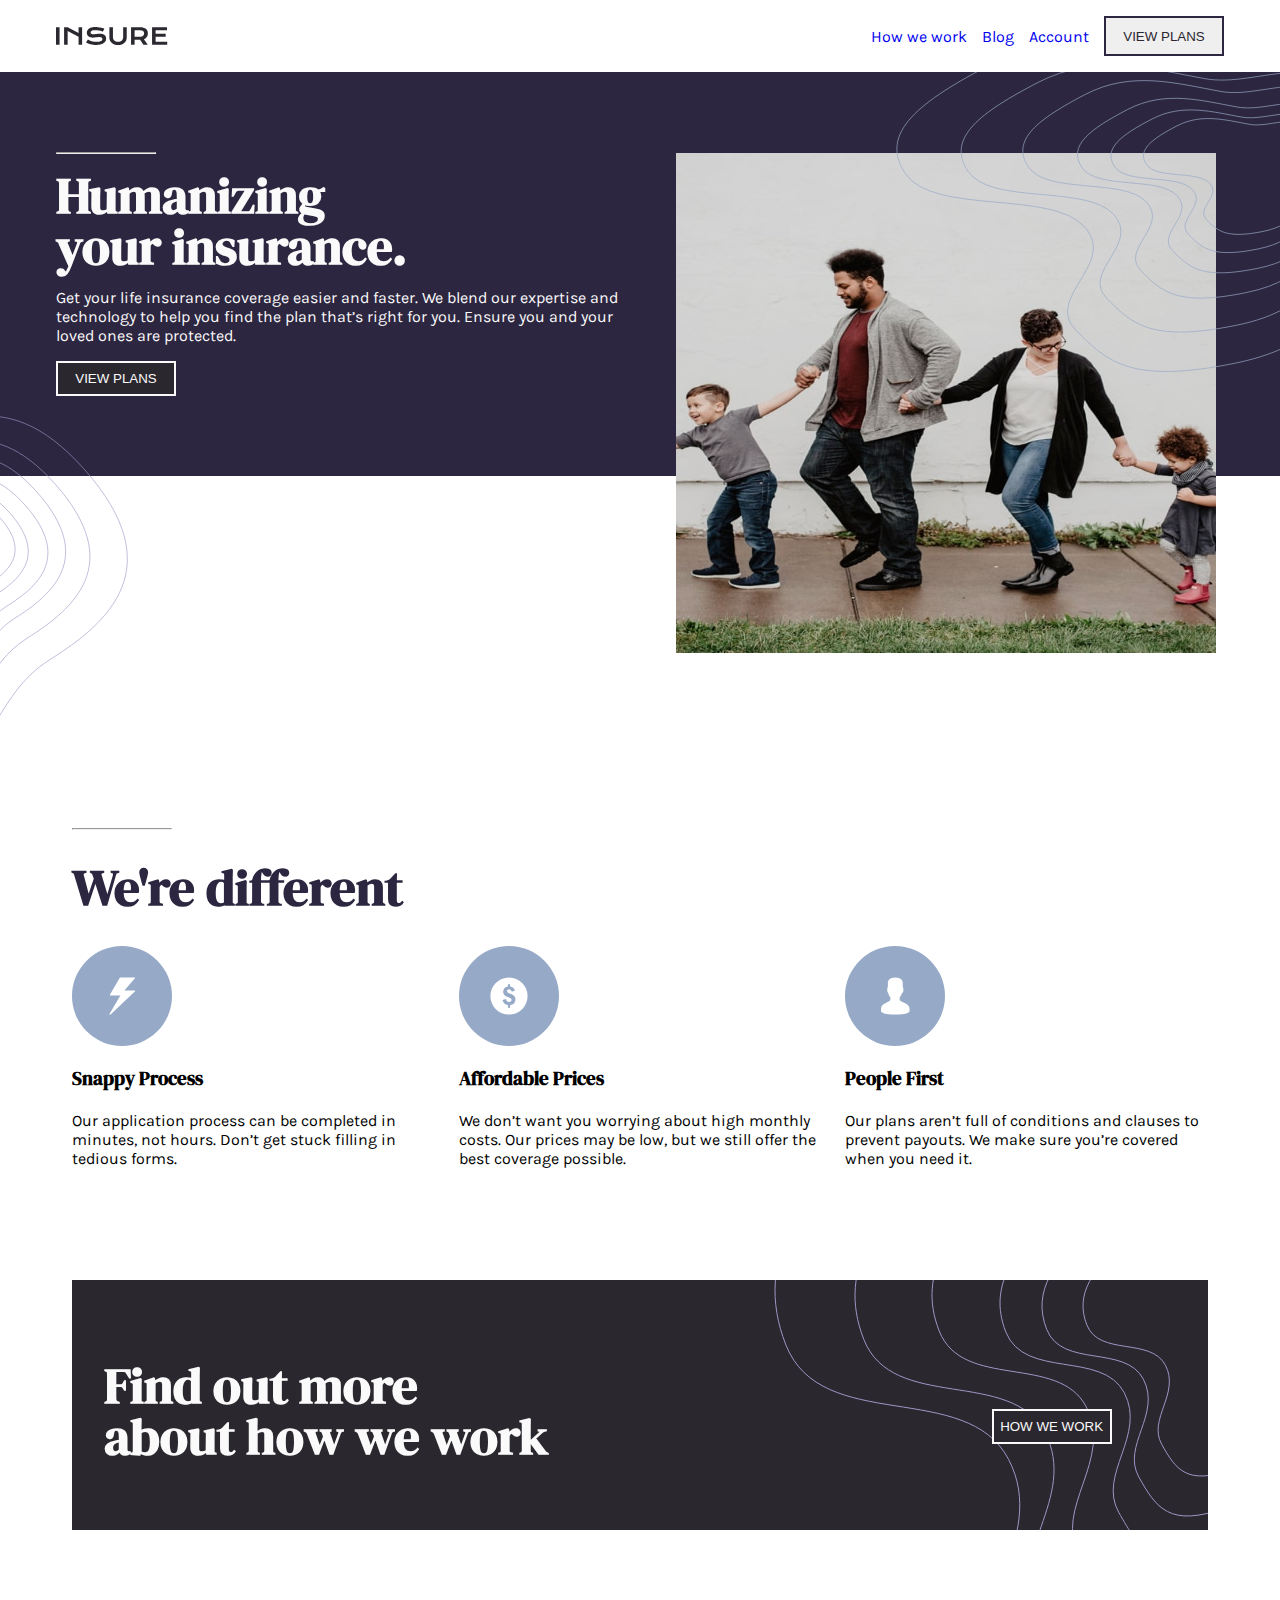
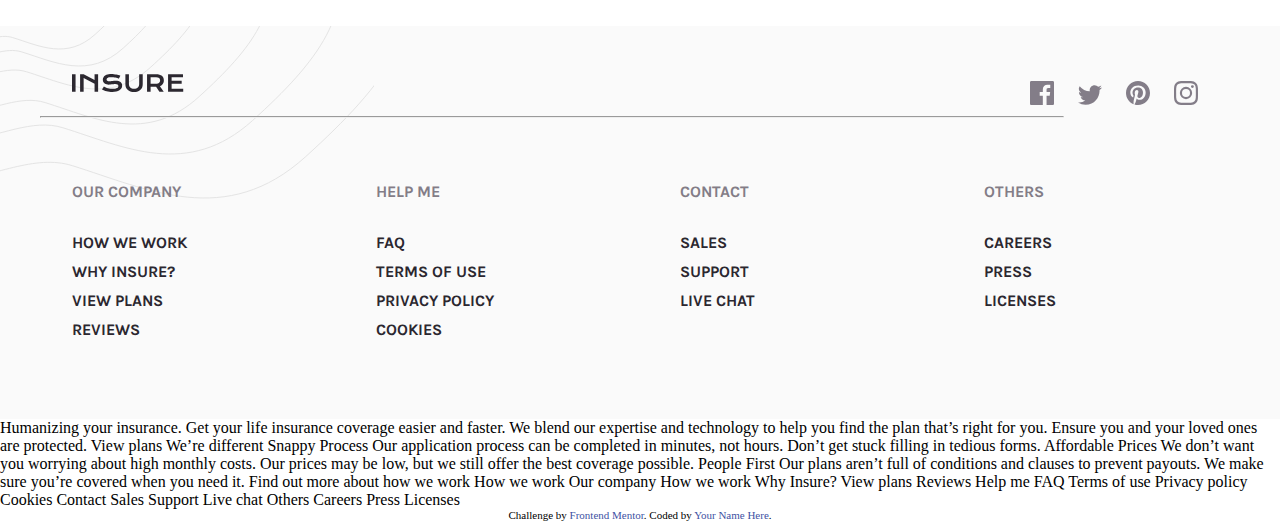
==== index.html @ 3990f027 "first commit" ====
<!DOCTYPE html>
<html lang="en">

<head>
  <meta charset="UTF-8">
  <meta name="viewport" content="width=device-width, initial-scale=1.0">
  <!-- displays site properly based on user's device -->

  <link rel="icon" type="image/png" sizes="32x32" href="./images/favicon-32x32.png">

  <title>Frontend Mentor | Insure landing page</title>
  <link rel="stylesheet" href="style.css" />

  <!-- Feel free to remove these styles or customise in your own stylesheet 👍 -->
  <style>
    .attribution {
      font-size: 11px;
      text-align: center;
    }

    .attribution a {
      color: hsl(228, 45%, 44%);
    }
  </style>
</head>

<body>
  <!-- nav section -->
  <nav>
    <img src="./images/logo.svg" alt="logo" />
    <div>
      <p><a href="#">How we work</a></p>
      <p><a href="#">Blog</a></p>
      <p><a href="#">Account</a></p>
      <button>View plans</button>
    </div>
  </nav>

  <section>
    <!-- mobile device -->
    <div class="small-device">
      <img src="./images//image-intro-mobile.jpg" />
      <div class="small-imgbox">
        <img src="./images/bg-pattern-intro-left-mobile.svg" />
        <img src="./images/bg-pattern-intro-right-mobile.svg" />
        <div class="small-text">
          <h1>Humanizing <br>your insurance.</h1>
          <p>Get your life insurance coverage easier and faster. We blend our expertise
            and technology to help you find the plan that’s right for you. Ensure you
            and your loved ones are protected.</p>
          <button>View plans</button>
        </div>
      </div>
    </div>

    <!-- large device -->
    <div class="large-device">
      <div class="hero">
        <div>
          <hr>
          <h1>Humanizing <br>your insurance.</h1>
          <p>Get your life insurance coverage easier and faster. We blend our expertise
            and technology to help you find the plan that’s right for you. Ensure you
            and your loved ones are protected.</p>
          <button>view plans</button>
        </div>
        <div>
          <img src="./images/image-intro-desktop.jpg" />
        </div>
      </div>
      <div>
        <img src="./images/bg-pattern-intro-left-desktop.svg" class='img-position_left' />
        <img src="./images/bg-pattern-intro-right-desktop.svg" class='img-position_right' />
      </div>
    </div>
  </section>

  <!-- we're different -->
  <section>
    <div class="card">
      <div class="card-layout">
        <hr>
        <h1 class="h1B">We're different</h1>
        <div class="grid-box">
          <div class="grid-innerbox">
            <img src="./images/icon-snappy-process.svg" />
            <h3>Snappy Process</h3>
            <p>Our application process can be completed in minutes, not hours. Don’t get
              stuck filling in tedious forms.</p>
          </div>
          <div class="grid-innerbox">
            <img src="./images/icon-affordable-prices.svg" />
            <h3>Affordable Prices</h3>
            <p>We don’t want you worrying about high monthly costs. Our prices may be low,
              but we still offer the best coverage possible.</p>
          </div>
          <div class="grid-innerbox">
            <img src="./images/icon-people-first.svg" />
            <h3>People First</h3>
            <p>Our plans aren’t full of conditions and clauses to prevent payouts. We make
              sure you’re covered when you need it.</p>
          </div>
        </div>
      </div>
    </div>
  </section>

  <section>
    <div class="info-layout">
      <div class="info-box">
        <img src="./images/bg-pattern-how-we-work-mobile.svg" class="img-mob" />
        <img src="./images/bg-pattern-how-we-work-desktop.svg" class="img-desk" />
        <div>
          <h1>Find out more <br> about how we work</h1>
          <button>How we work</button>
        </div>
      </div>
    </div>
  </section>


  <footer>
    <!-- <img src="./images/bg-pattern-footer-mobile.svg" class="footer-imgA" /> -->
    <!-- <img src="./images/bg-pattern-how-we-work-desktop.svg" class="footer-imgB"/> -->
    <div class="footer-layout">
      <div class="footer-head">
        <img src="./images/logo.svg" />
        <div>
          <img src="./images/icon-facebook.svg" />
          <img src="./images/icon-twitter.svg" />
          <img src="./images/icon-pinterest.svg" />
          <img src="./images/icon-instagram.svg" />
        </div>
      </div>

      <hr class="hr-line">

      <div class="footer-grid">
        <div class="footer-innerbox">
          <p class="footer-header">OUR COMPANY</p>
          <div class="footer-text">
            <p>How we work</p>
            <p>Why Insure?</p>
            <p>View plans</p>
            <p>Reviews</p>
          </div>
        </div>
        <div class="footer-innerbox">
          <p class="footer-header">HELP ME</p>
          <div class="footer-text">
            <p>FAQ</p>
            <p>Terms of use</p>
            <p>Privacy policy</p>
            <p>Cookies</p>
          </div>
        </div>
        <div class="footer-innerbox">
          <p class="footer-header">CONTACT</p>
          <div class="footer-text">
            <p>Sales</p>
            <p>Support</p>
            <p>Live chat</p>
          </div>
        </div>
        <div class="footer-innerbox">
          <p class="footer-header">OTHERS</p>
          <div class="footer-text">
            <p>Careers</p>
            <p>Press</p>
            <p>Licenses</p>
          </div>
        </div>

      </div>

    </div>
  </footer>



  Humanizing your insurance.

  Get your life insurance coverage easier and faster. We blend our expertise
  and technology to help you find the plan that’s right for you. Ensure you
  and your loved ones are protected.

  View plans

  We’re different

  Snappy Process

  Our application process can be completed in minutes, not hours. Don’t get
  stuck filling in tedious forms.

  Affordable Prices

  We don’t want you worrying about high monthly costs. Our prices may be low,
  but we still offer the best coverage possible.

  People First

  Our plans aren’t full of conditions and clauses to prevent payouts. We make
  sure you’re covered when you need it.

  Find out more about how we work

  How we work

  Our company

  How we work
  Why Insure?
  View plans
  Reviews

  Help me

  FAQ
  Terms of use
  Privacy policy
  Cookies

  Contact

  Sales
  Support
  Live chat

  Others

  Careers
  Press
  Licenses


  <div class="attribution">
    Challenge by <a href="https://www.frontendmentor.io?ref=challenge" target="_blank">Frontend Mentor</a>.
    Coded by <a href="#">Your Name Here</a>.
  </div>
</body>

</html>
---- style.css ----
@import url('https://fonts.googleapis.com/css2?family=Karla:wght@400;700&display=swap');
@import url('https://fonts.googleapis.com/css2?family=DM+Serif+Display&display=swap');

* {
  margin: 0;
  padding: 0;
  box-sizing: border-box;
  text-decoration: none;
}

:root {
  --DarkViolet: hsl(256, 26%, 20%);
  --GrayishBlue: hsl(216, 30%, 68%);
  --VeryDarkViolet: hsl(270, 9%, 17%);
  --DarkGrayishViolet: hsl(273, 4%, 51%);
  --VeryLightGray: hsl(0, 0%, 98%);
}

h1,
h2,
h3,
h4,
h5,
h6 {
  font-family: 'DM Serif Display', serif;
}

h1 {
  font-size: 11vw;
  color: var(--VeryLightGray);
  line-height: 1;
}

p {
  font-family: 'Karla', sans-serif;
  font-size: 16px;
}

nav {
  display: flex;
  justify-content: space-between;
  align-items: center;
  padding: 1rem;
  max-width: 1200px;
  margin: 0 auto;
}

nav div {
  display: flex;
  gap: 15px;
  align-items: center;
}

nav div button {
  width: 120px;
  height: 40px;
  text-transform: uppercase;
  border: 2px solid var(--DarkViolet);
  color: var(--VeryDarkViolet);
  cursor: pointer;
}

.small-device {
  background-color: var(--VeryDarkViolet);
}
.small-device img {
  width: 100%;
}
.small-imgbox {
  /* background-color: var(--VeryDarkViolet); */
  position: relative;
  padding: 2rem 0;
  height: auto;
}

.small-imgbox img:first-of-type {
  position: absolute;
  top: 0;
  left: 0;
  width: 50vw;
  height: 200px;
}
.small-imgbox img:last-of-type {
  position: absolute;
  bottom: -20%;
  right: 0;
  width: 50vw;
  height: 200px;
}

.small-text {
  display: flex;
  flex-direction: column;
  gap: 20px;
  align-items: center;
  padding: 6rem 1rem;
  text-align: center;
}

.small-text h1 {
  z-index: 3;
}

.small-text p {
  color: var(--VeryLightGray);
}

.small-text button {
  width: 120px;
  height: 35px;
  text-transform: uppercase;
  color: var(--VeryLightGray);
  border: 2px solid var(--VeryLightGray);
  background-color: var(--VeryDarkViolet);
  cursor: pointer;
}

.large-device {
  background-color: var(--DarkViolet);
  position: relative;
}
.hero {
  display: flex;
  justify-content: space-between;
  align-items: center;
  max-width: 1200px;
  margin: 0 auto;
  padding: 5rem 1rem;
  position: relative;
}
.hero div {
  display: flex;
  flex-direction: column;
  gap: 1rem;
  width: 50%;
}

hr {
  width: 100px;
  color: 1px solid var(--GrayishBlue);
}
.hero div p {
  color: var(--VeryLightGray);
  font-weight: 400;
}
.hero div button {
  width: 120px;
  height: 35px;
  text-transform: uppercase;
  color: var(--VeryLightGray);
  border: 2px solid var(--VeryLightGray);
  background-color: var(--VeryDarkViolet);
  cursor: pointer;
}
.img-position_left {
  position: absolute;
  left: 0;
  top: 85%;
  width: 10vw;
  height: 300px;
}
.img-position_right {
  position: absolute;
  right: 0;
  top: 0;
  width: 30vw;
  height: 300px;
}

.card {
  max-width: 1200px;
  margin: 0 auto;
}
.card-layout {
  margin-top: 6rem;
  display: flex;
  flex-direction: column;
  gap: 2rem;
  padding: 2rem;
}
.card-layout .h1B,
hr {
  color: var(--DarkViolet) !important;
  margin: 0 auto;
}

.grid-box {
  display: grid;
  gap: 1.5rem;
}
.grid-innerbox {
  display: flex;
  flex-direction: column;
  gap: 20px;
  align-items: center;
  text-align: center;
}

.grid-innerbox img {
  width: 100px;
  height: 100px;
}

.info-layout {
  max-width: 1200px;
  margin: 0 auto;
}
.info-box {
  background-color: var(--VeryDarkViolet);
  position: relative;
  margin: 5rem 2rem;
}
.info-box .img-mob {
  position: absolute;
  right: 0;
  top: 0;
  height: 330px;
  width: 200px;
}

.info-box div {
  padding: 5rem 2rem;
  text-align: center;
  position: relative;
}
.info-box div h1 {
  z-index: 3;
}
.info-box div button {
  width: 120px;
  height: 35px;
  text-transform: uppercase;
  color: var(--VeryLightGray);
  border: 2px solid var(--VeryLightGray);
  background-color: var(--VeryDarkViolet);
  cursor: pointer;
  margin-top: 2rem;
}

footer {
  margin-top: 6rem;
  background-color: var(--VeryLightGray);
  background-image: url(./images/bg-pattern-footer-mobile.svg);
  background-repeat: no-repeat;
}
.footer-layout {
  max-width: 1200px;
  margin: 0 auto;
  padding: 3rem 0;
}
.footer-head {
  padding: 5rem 2rem;
  text-align: center;
}
.footer-head img {
  margin-bottom: 1.5rem;
}

.footer-head div img {
  margin: 0 10px;
}
.hr-line {
  width: 80vw;
}
.footer-grid {
  display: grid;
  gap: 1rem;
}
.footer-innerbox {
  text-align: center;
  text-transform: uppercase;
  font-weight: 700;
  margin-top: 2rem;
}
.footer-header {
  color: var(--DarkGrayishViolet);
}
.footer-text {
  margin-top: 2rem;
  display: flex;
  flex-direction: column;
  gap: 10px;
  color: var(--VeryDarkViolet);
}
/* desktop device */
@media screen and (min-width: 1200px) {
  .info-box div h1 {
    width: 80% !important;
  }
}
/* large device */
/* @media screen and (min-width: 960px) {
  .info-box div h1 {
    width: 70%;
  }
} */
/* tablets or mid devices */
@media screen and (min-width: 768px) {
  h1 {
    font-size: 4vw !important;
  }
  nav div {
    display: flex !important;
  }
  .small-device {
    display: none;
  }
  .large-device {
    display: block !important;
  }

  .hero div:nth-child(2) {
    width: 45%;
    height: auto;
    position: absolute;
    top: 20%;
    right: 2%;
  }
  .hero div:nth-child(2) img {
    width: 100%;
    height: 500px;
  }
  .card-layout {
    margin-top: 20rem;
  }
  .card-layout .h1B,
  hr {
    margin: 0 auto 0 0;
  }
  .grid-box {
    grid-template-columns: repeat(3, 1fr);
  }
  .grid-innerbox,
  .grid-innerbox img,
  .h1B,
  h3 {
    text-align: start;
    margin: 0 auto 0 0;
  }
  .info-box {
    height: 250px;
  }
  .info-box .img-desk {
    display: block;
    position: absolute;
    right: 0;
    top: 0;
    height: auto;
  }
  .img-mob {
    display: none;
  }

  .info-box div {
    display: flex;
    gap: 30px;
    align-items: center;
    text-align: start;
    /* padding: 3rem 2rem; */
  }
  .info-box div h1 {
    width: 60%;
  }

  .footer-grid {
    grid-template-columns: repeat(4, 1fr);
  }
  .footer-innerbox {
    text-align: start;
    padding: 2rem;
  }
  .footer-head {
    display: flex;
    justify-content: space-between;
    align-items: center;
    padding: 0 2rem;
  }
  /* .info-box div button {
    width: 20%;
   } */
}

/* 
smallest devices */
@media screen and (min-width: 280px) {
  nav div {
    display: none;
  }
  .large-device {
    display: none;
  }
  .img-desk {
    display: none;
  }
}
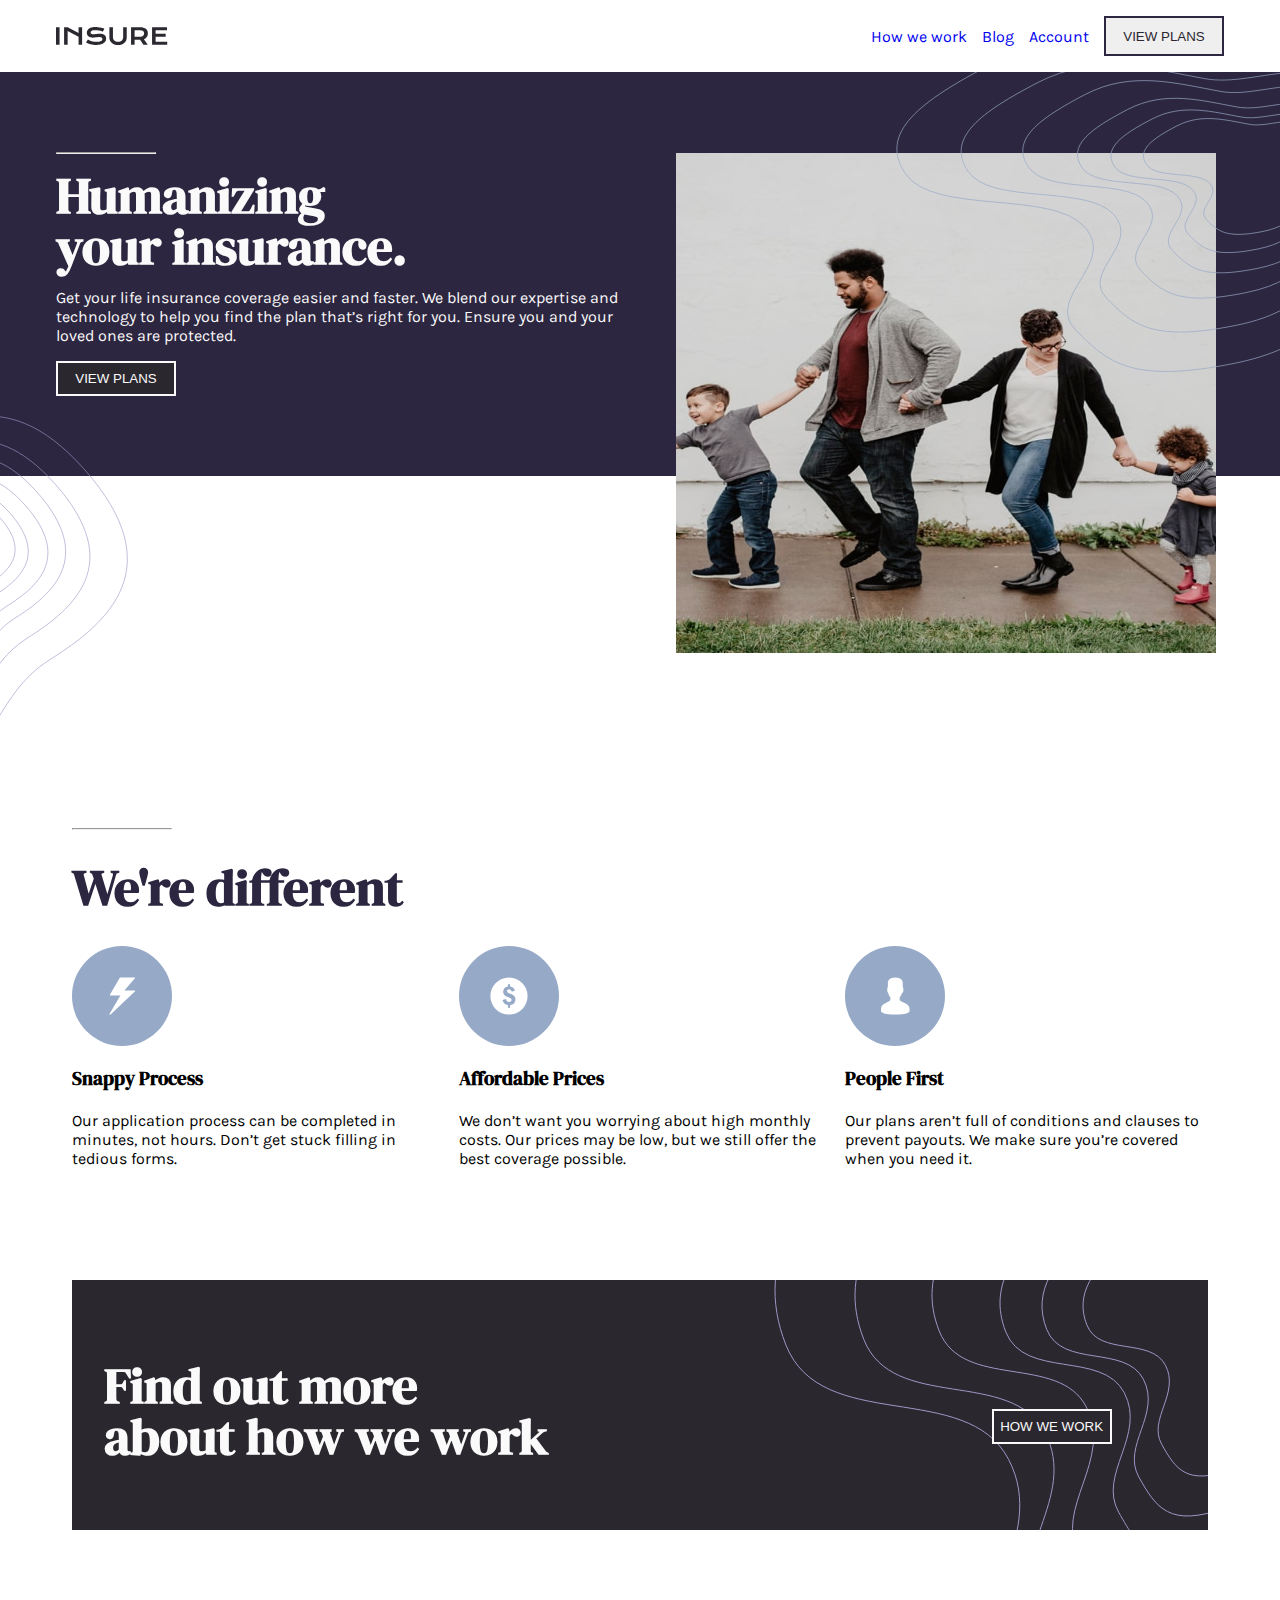
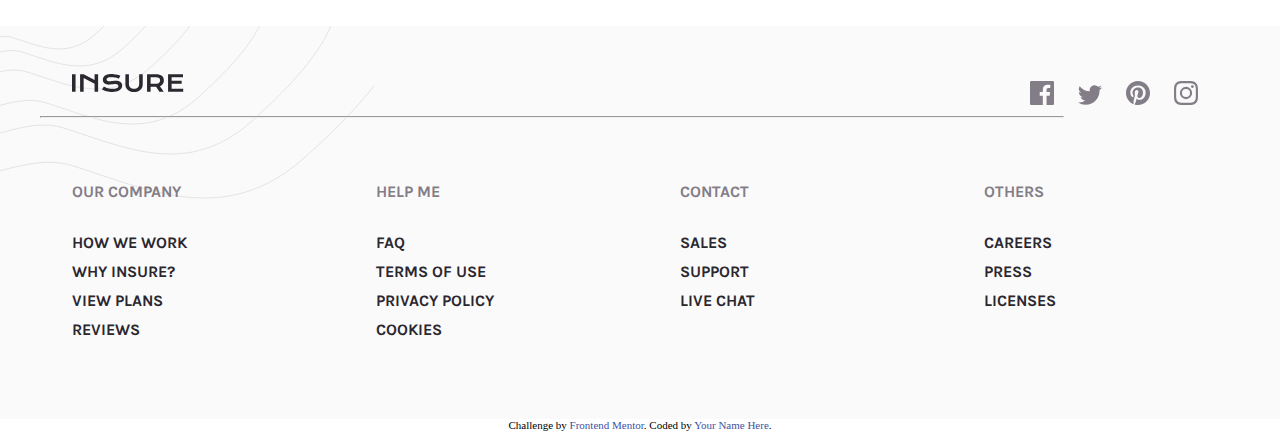
==== commit b8ca8425: "deleted zindexhtml" ====
--- a/index.html
+++ b/index.html
@@ -175,65 +175,6 @@
 
     </div>
   </footer>
-
-
-
-  Humanizing your insurance.
-
-  Get your life insurance coverage easier and faster. We blend our expertise
-  and technology to help you find the plan that’s right for you. Ensure you
-  and your loved ones are protected.
-
-  View plans
-
-  We’re different
-
-  Snappy Process
-
-  Our application process can be completed in minutes, not hours. Don’t get
-  stuck filling in tedious forms.
-
-  Affordable Prices
-
-  We don’t want you worrying about high monthly costs. Our prices may be low,
-  but we still offer the best coverage possible.
-
-  People First
-
-  Our plans aren’t full of conditions and clauses to prevent payouts. We make
-  sure you’re covered when you need it.
-
-  Find out more about how we work
-
-  How we work
-
-  Our company
-
-  How we work
-  Why Insure?
-  View plans
-  Reviews
-
-  Help me
-
-  FAQ
-  Terms of use
-  Privacy policy
-  Cookies
-
-  Contact
-
-  Sales
-  Support
-  Live chat
-
-  Others
-
-  Careers
-  Press
-  Licenses
-
-
   <div class="attribution">
     Challenge by <a href="https://www.frontendmentor.io?ref=challenge" target="_blank">Frontend Mentor</a>.
     Coded by <a href="#">Your Name Here</a>.
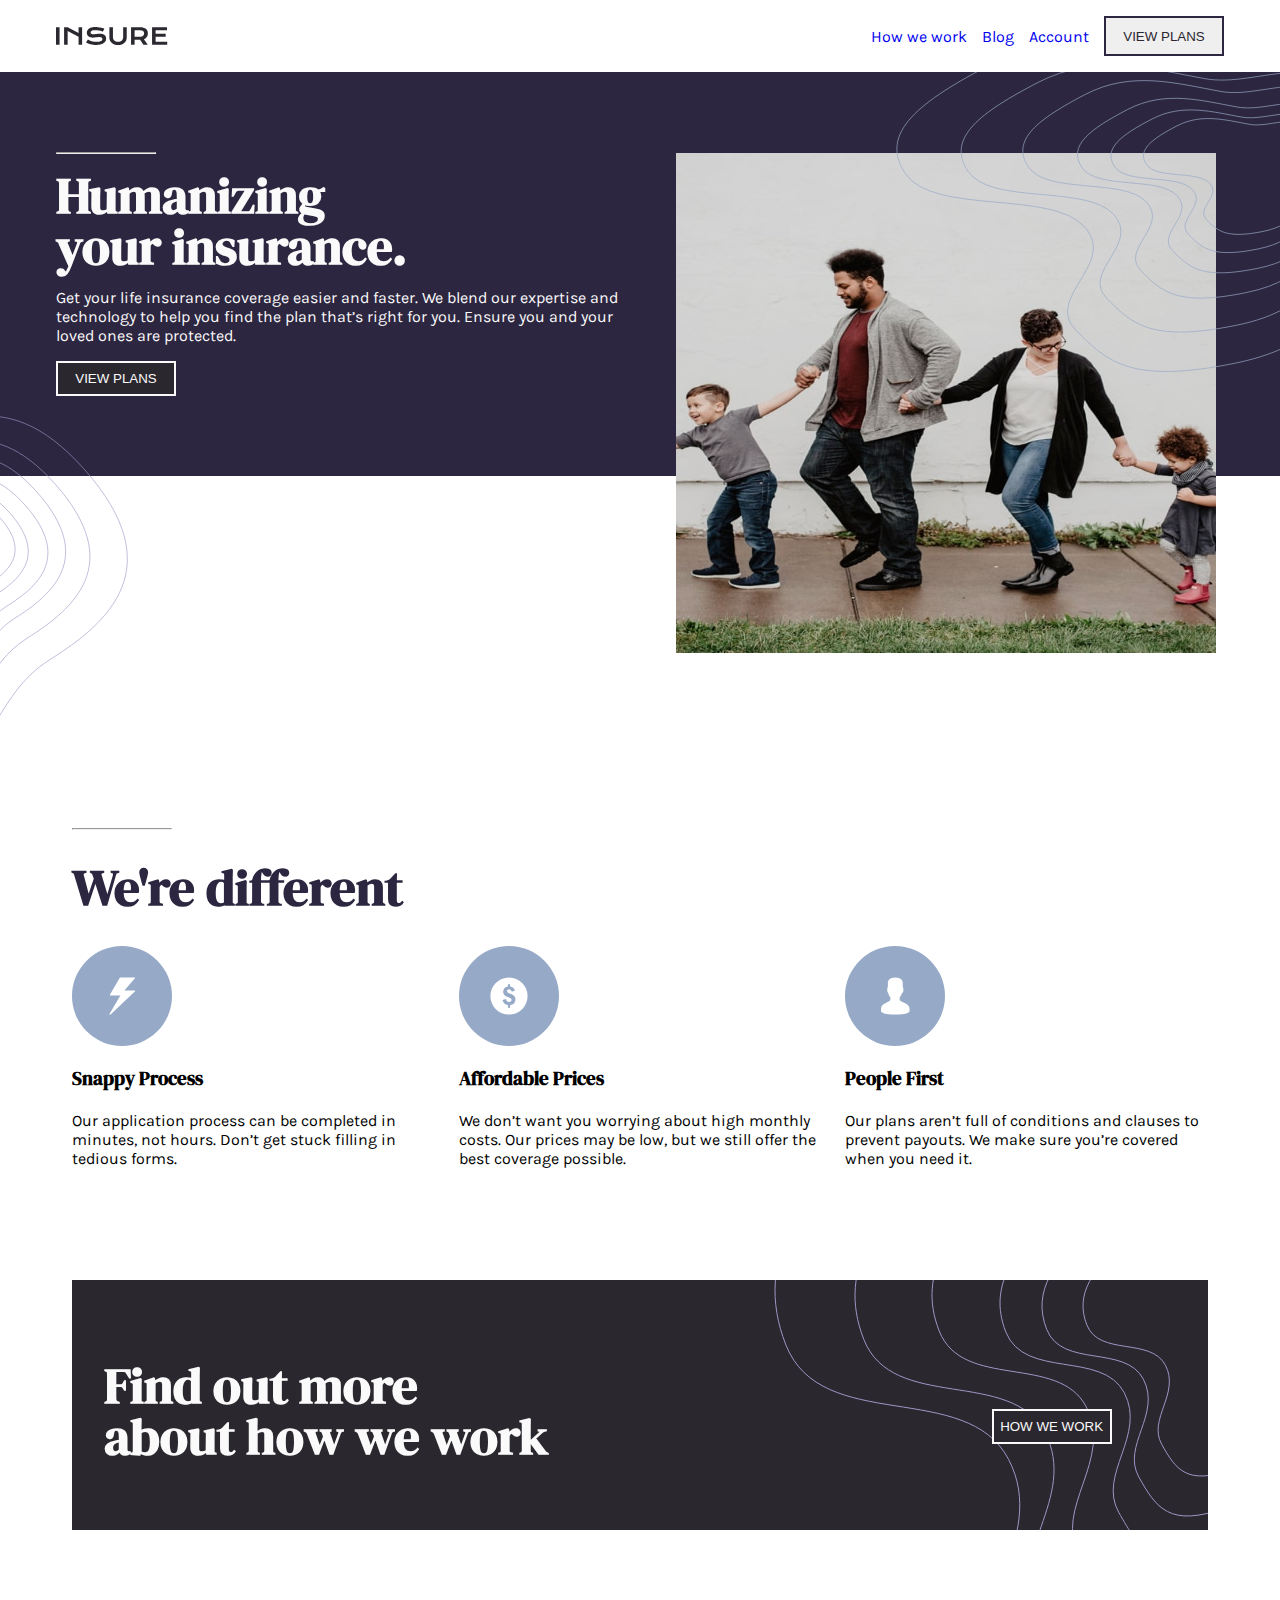
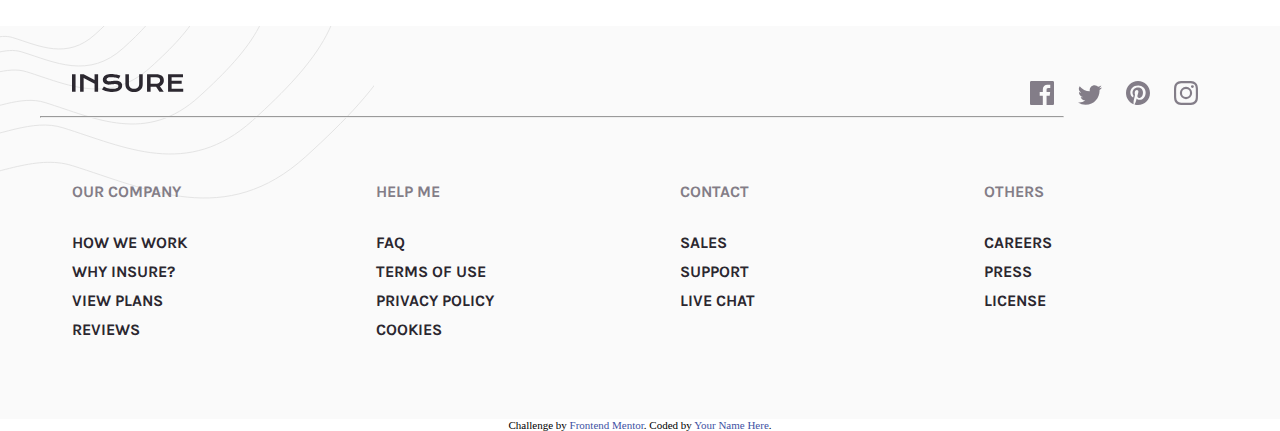
==== commit de6dc741: "license text" ====
--- a/index.html
+++ b/index.html
@@ -167,7 +167,7 @@
           <div class="footer-text">
             <p>Careers</p>
             <p>Press</p>
-            <p>Licenses</p>
+            <p>License</p>
           </div>
         </div>
 
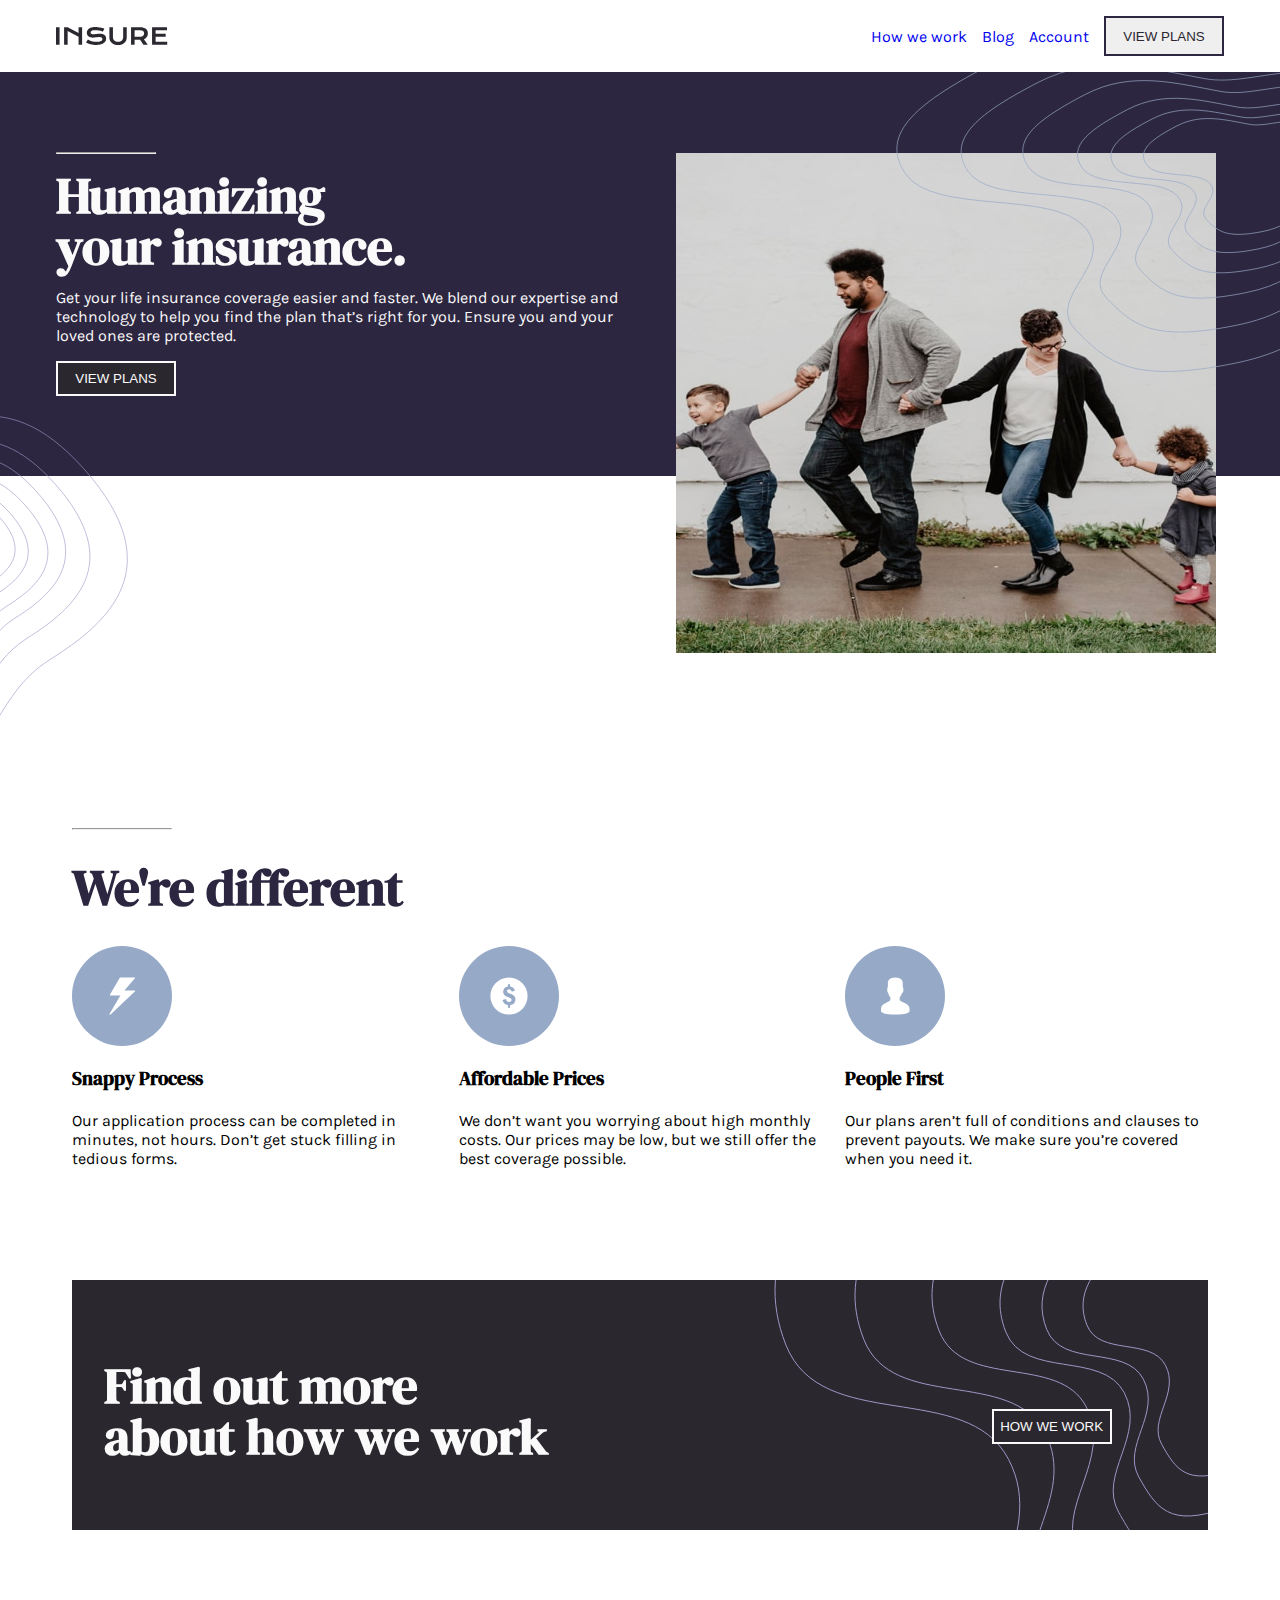
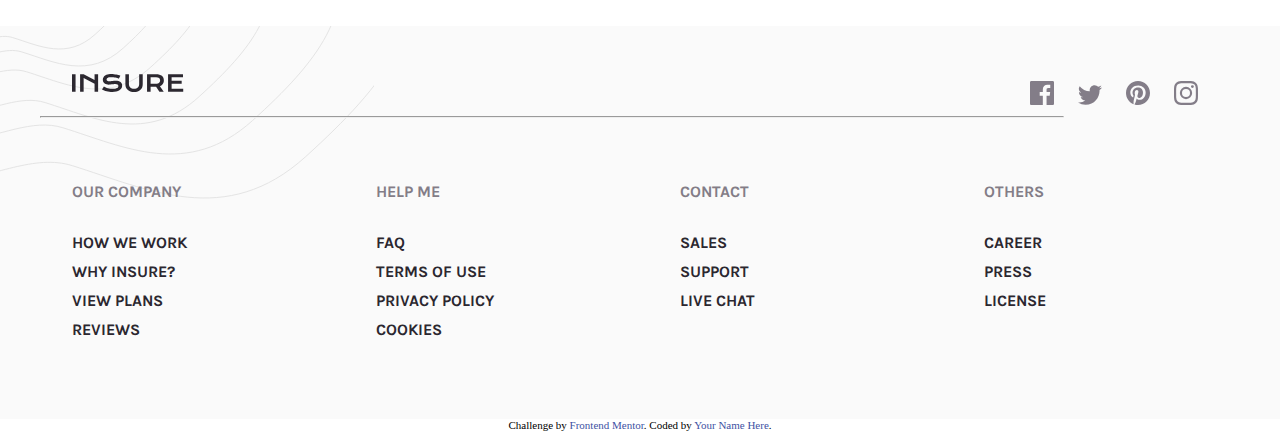
==== commit 4dc4ca04: "career edit" ====
--- a/index.html
+++ b/index.html
@@ -165,7 +165,7 @@
         <div class="footer-innerbox">
           <p class="footer-header">OTHERS</p>
           <div class="footer-text">
-            <p>Careers</p>
+            <p>Career</p>
             <p>Press</p>
             <p>License</p>
           </div>
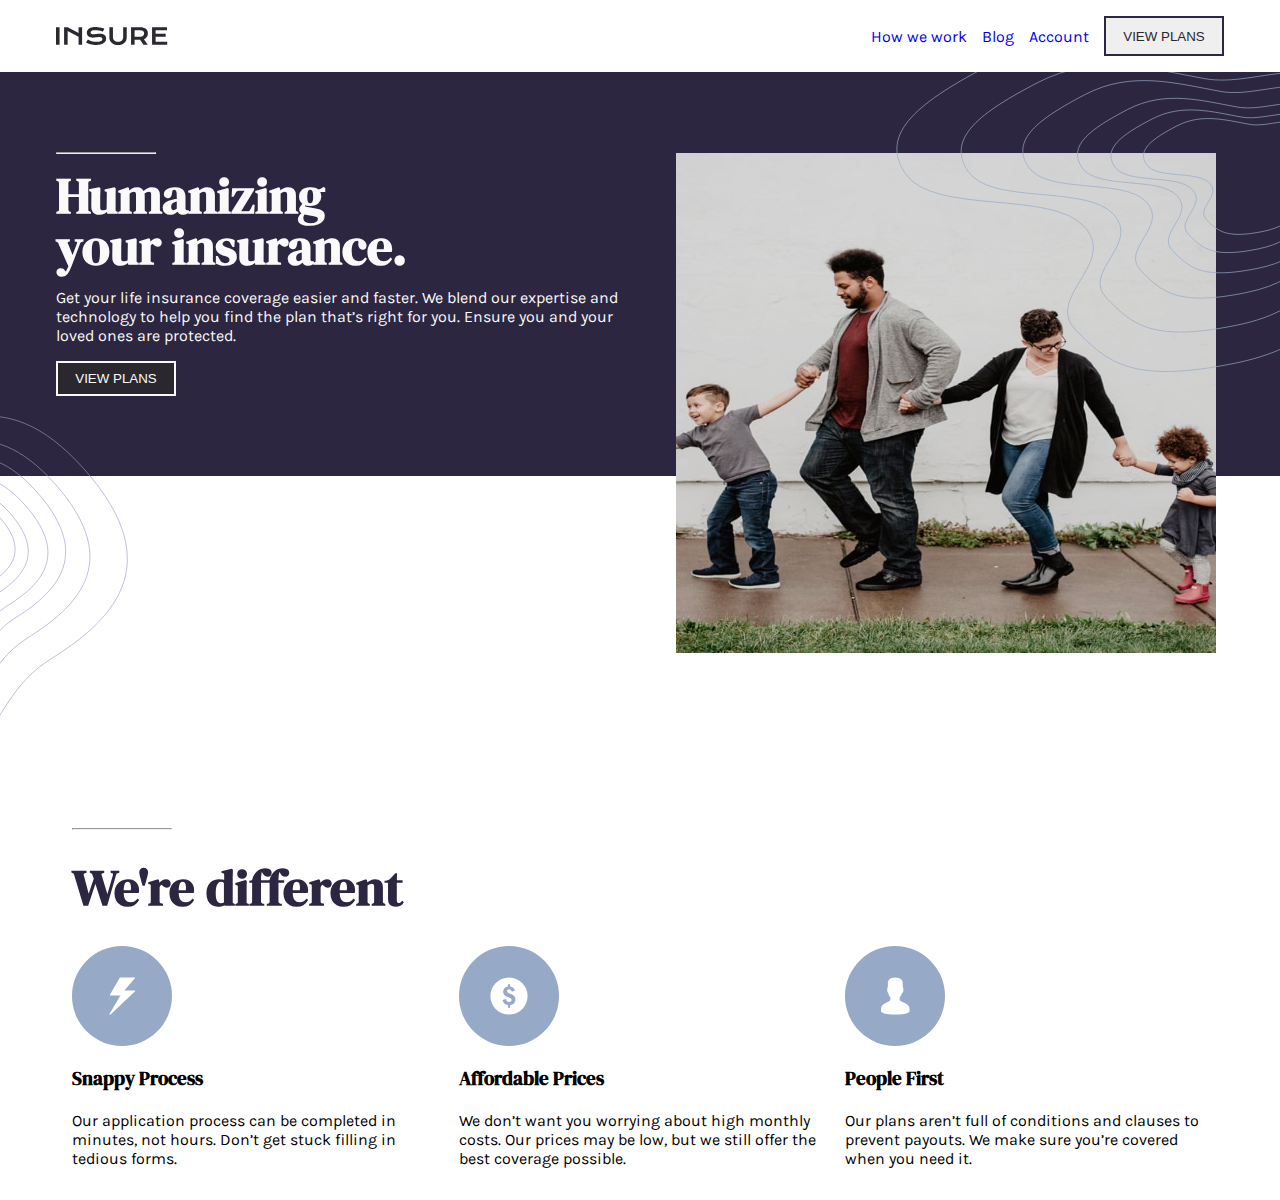
==== commit 5862c55d: "testmode run" ====
--- a/index.html
+++ b/index.html
@@ -104,81 +104,6 @@
       </div>
     </div>
   </section>
-
-  <section>
-    <div class="info-layout">
-      <div class="info-box">
-        <img src="./images/bg-pattern-how-we-work-mobile.svg" class="img-mob" />
-        <img src="./images/bg-pattern-how-we-work-desktop.svg" class="img-desk" />
-        <div>
-          <h1>Find out more <br> about how we work</h1>
-          <button>How we work</button>
-        </div>
-      </div>
-    </div>
-  </section>
-
-
-  <footer>
-    <!-- <img src="./images/bg-pattern-footer-mobile.svg" class="footer-imgA" /> -->
-    <!-- <img src="./images/bg-pattern-how-we-work-desktop.svg" class="footer-imgB"/> -->
-    <div class="footer-layout">
-      <div class="footer-head">
-        <img src="./images/logo.svg" />
-        <div>
-          <img src="./images/icon-facebook.svg" />
-          <img src="./images/icon-twitter.svg" />
-          <img src="./images/icon-pinterest.svg" />
-          <img src="./images/icon-instagram.svg" />
-        </div>
-      </div>
-
-      <hr class="hr-line">
-
-      <div class="footer-grid">
-        <div class="footer-innerbox">
-          <p class="footer-header">OUR COMPANY</p>
-          <div class="footer-text">
-            <p>How we work</p>
-            <p>Why Insure?</p>
-            <p>View plans</p>
-            <p>Reviews</p>
-          </div>
-        </div>
-        <div class="footer-innerbox">
-          <p class="footer-header">HELP ME</p>
-          <div class="footer-text">
-            <p>FAQ</p>
-            <p>Terms of use</p>
-            <p>Privacy policy</p>
-            <p>Cookies</p>
-          </div>
-        </div>
-        <div class="footer-innerbox">
-          <p class="footer-header">CONTACT</p>
-          <div class="footer-text">
-            <p>Sales</p>
-            <p>Support</p>
-            <p>Live chat</p>
-          </div>
-        </div>
-        <div class="footer-innerbox">
-          <p class="footer-header">OTHERS</p>
-          <div class="footer-text">
-            <p>Career</p>
-            <p>Press</p>
-            <p>License</p>
-          </div>
-        </div>
-
-      </div>
-
-    </div>
-  </footer>
-  <div class="attribution">
-    Challenge by <a href="https://www.frontendmentor.io?ref=challenge" target="_blank">Frontend Mentor</a>.
-    Coded by <a href="#">Your Name Here</a>.
-  </div>
 </body>
 
 </html>